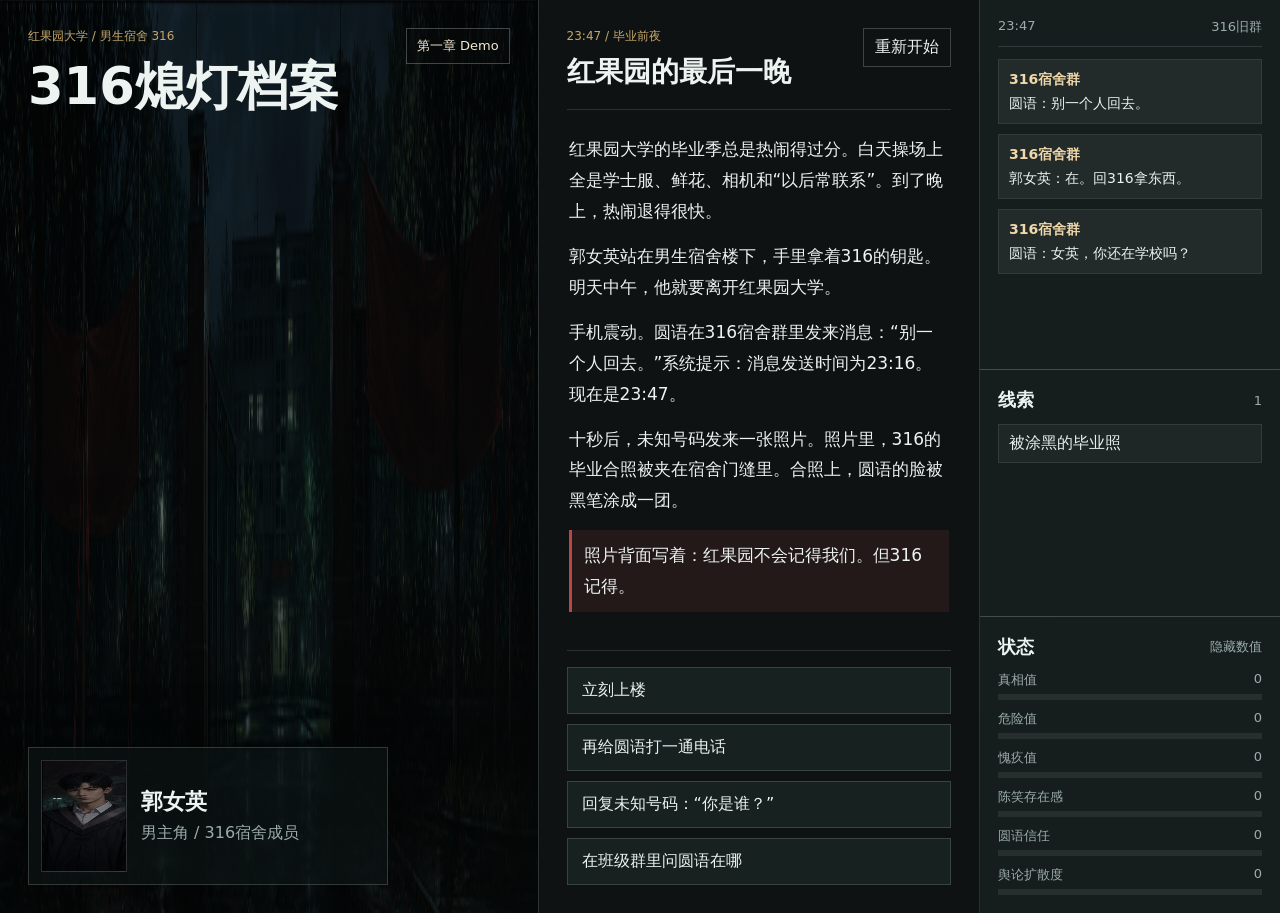
==== index.html @ a0edc00c "Build playable chapter one demo" ====
<!doctype html>
<html lang="zh-CN">
  <head>
    <meta charset="UTF-8" />
    <meta name="viewport" content="width=device-width, initial-scale=1.0" />
    <title>316熄灯档案</title>
    <meta http-equiv="refresh" content="0; url=game/index.html" />
    <style>
      body {
        margin: 0;
        min-height: 100vh;
        display: grid;
        place-items: center;
        background: #101616;
        color: #e8eeee;
        font-family: system-ui, -apple-system, BlinkMacSystemFont, "Segoe UI", sans-serif;
      }
      a { color: #c95454; }
    </style>
  </head>
  <body>
    <p>正在进入 <a href="game/index.html">《316熄灯档案》第一章 Demo</a>...</p>
  </body>
</html>
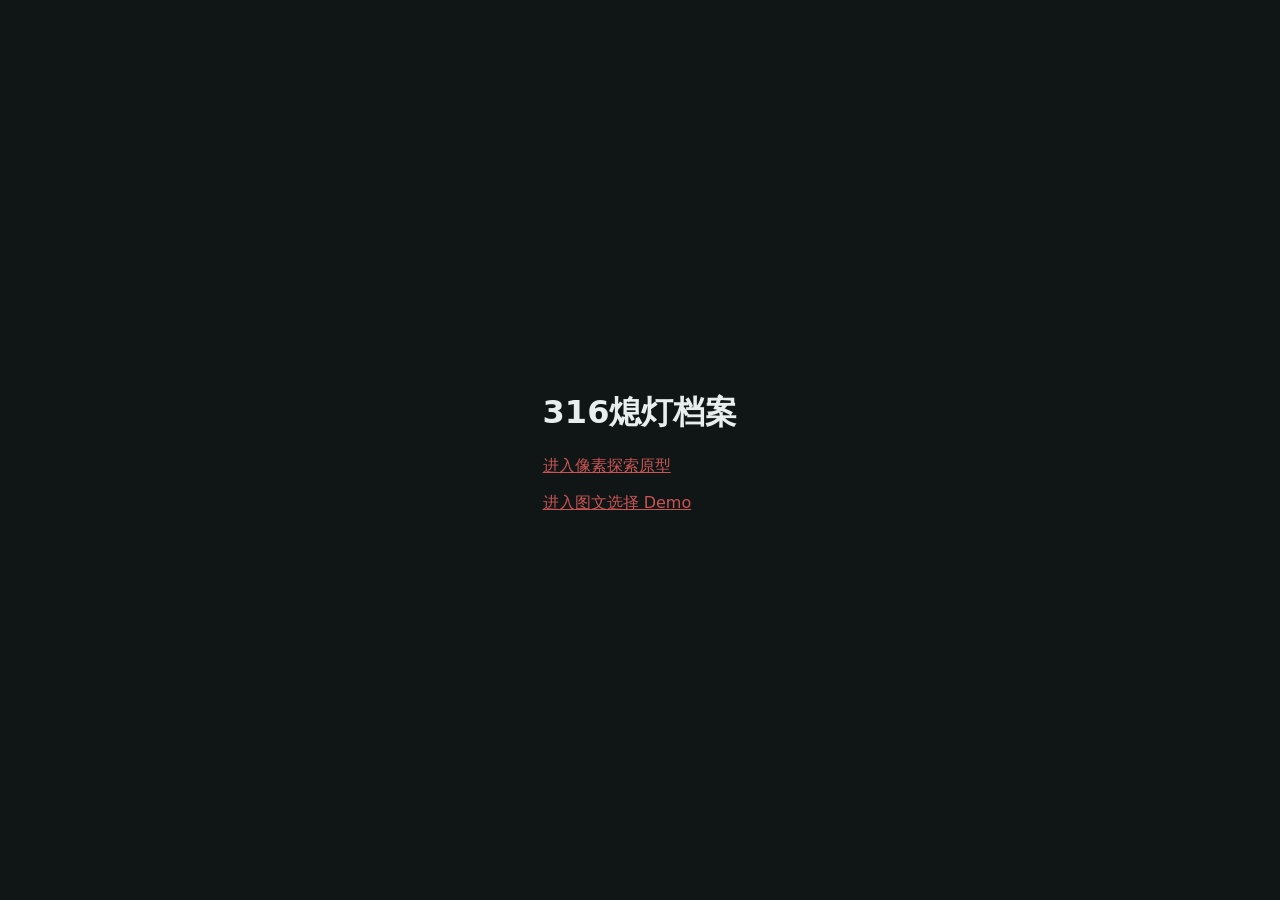
==== commit 78b9a535: "Add pixel exploration gameplay prototype" ====
--- a/index.html
+++ b/index.html
@@ -4,7 +4,6 @@
     <meta charset="UTF-8" />
     <meta name="viewport" content="width=device-width, initial-scale=1.0" />
     <title>316熄灯档案</title>
-    <meta http-equiv="refresh" content="0; url=game/index.html" />
     <style>
       body {
         margin: 0;
@@ -19,6 +18,10 @@
     </style>
   </head>
   <body>
-    <p>正在进入 <a href="game/index.html">《316熄灯档案》第一章 Demo</a>...</p>
+    <div>
+      <h1>316熄灯档案</h1>
+      <p><a href="game-pixel/index.html">进入像素探索原型</a></p>
+      <p><a href="game/index.html">进入图文选择 Demo</a></p>
+    </div>
   </body>
 </html>
